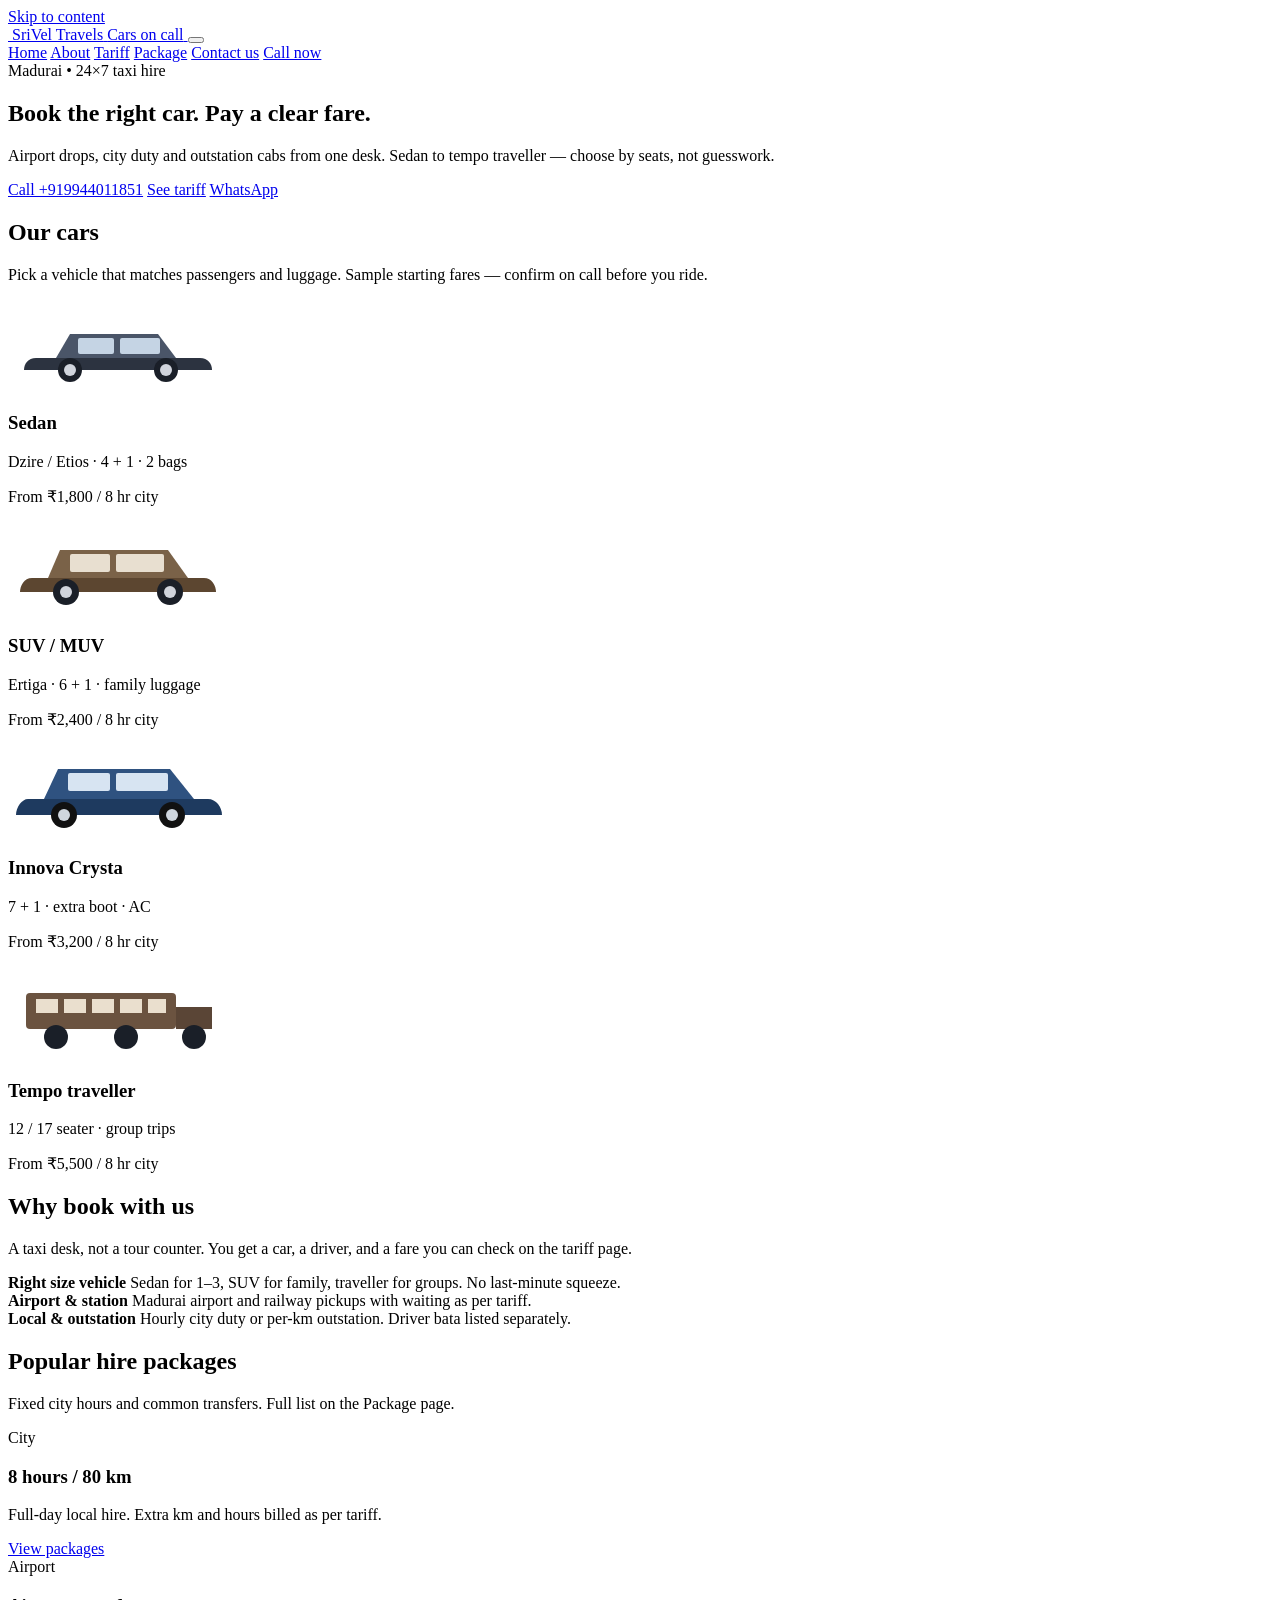
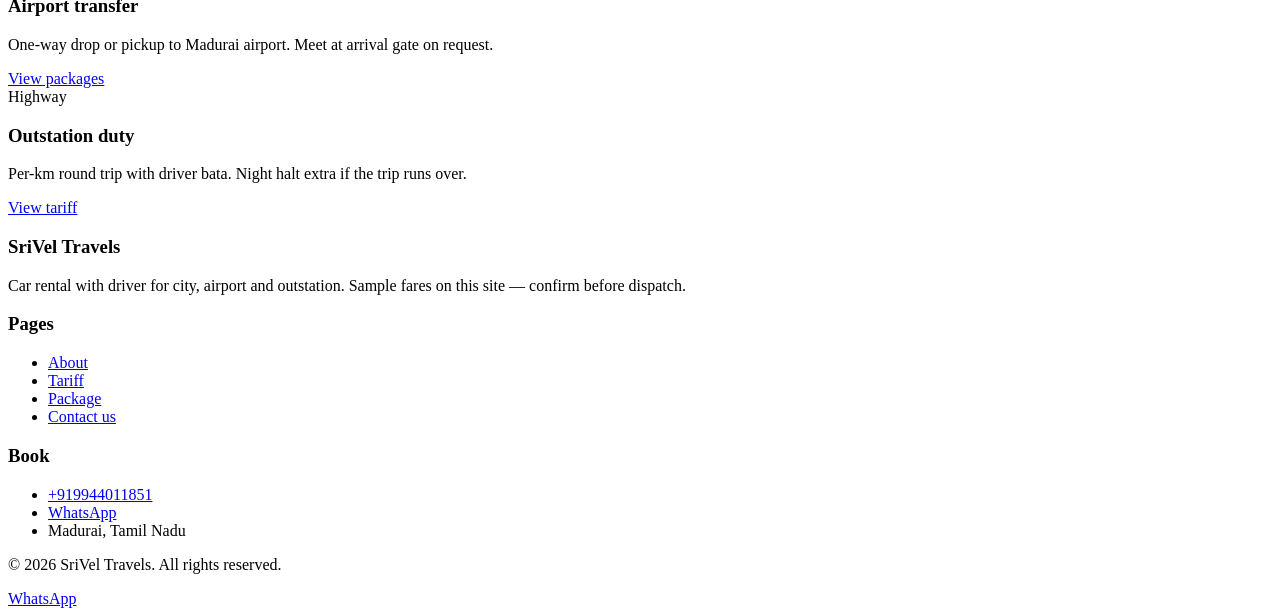
==== index.html @ 805d2256 "Add files via upload initial commit" ====
<!DOCTYPE html>
<html lang="en">
<head>
  <meta charset="UTF-8">
  <meta name="viewport" content="width=device-width, initial-scale=1">
  <title>SriVel Travels | Cars, Airport Pickup &amp; Outstation</title>
  <meta name="description" content="SriVel Travels — sedan, SUV, Innova and tempo traveller for local, airport and outstation trips. Transparent tariff, 24x7 booking.">
  <link rel="icon" href="images/logo.svg" type="image/svg+xml">
  <link rel="preconnect" href="https://fonts.googleapis.com">
  <link rel="preconnect" href="https://fonts.gstatic.com" crossorigin>
  <link href="https://fonts.googleapis.com/css2?family=Barlow+Condensed:wght@600;700&family=Barlow:wght@400;500;600;700&display=swap" rel="stylesheet">
  <link rel="stylesheet" href="css/styles.css">
</head>
<body>
  <a class="skip" href="#main">Skip to content</a>
  <header class="site-header">
    <div class="header-inner">
      <a class="brand" href="index.html">
        <img class="brand-mark" src="images/logo.svg" alt="">
        <span>
          <span class="logo-name">SriVel Travels</span>
          <span class="logo-tag">Cars on call</span>
        </span>
      </a>
      <button class="nav-toggle" type="button" aria-label="Open menu" aria-expanded="false">
        <span></span><span></span><span></span>
      </button>
      <nav class="site-nav" aria-label="Primary">
        <a class="active" href="index.html">Home</a>
        <a href="about.html">About</a>
        <a href="tariff.html">Tariff</a>
        <a href="package.html">Package</a>
        <a href="contact.html">Contact us</a>
        <a class="nav-call" href="tel:+919944011851">Call now</a>
      </nav>
    </div>
  </header>

  <main id="main">
    <section class="hero">
      <div class="hero-inner">
        <span class="kicker">Madurai • 24×7 taxi hire</span>
        <h1>Book the right car. Pay a clear fare.</h1>
        <p class="lead">Airport drops, city duty and outstation cabs from one desk. Sedan to tempo traveller — choose by seats, not guesswork.</p>
        <div class="actions">
          <a class="btn btn-primary" href="tel:+919944011851">Call +919944011851</a>
          <a class="btn btn-ghost" href="tariff.html">See tariff</a>
          <a class="btn btn-ghost" href="https://wa.me/919944011851" target="_blank" rel="noopener">WhatsApp</a>
        </div>
      </div>
    </section>

    <section class="section">
      <div class="wrap">
        <h2>Our cars</h2>
        <p class="section-intro">Pick a vehicle that matches passengers and luggage. Sample starting fares — confirm on call before you ride.</p>
        <div class="grid-4">
          <article class="card">
            <div class="car-art sedan">
              <svg width="220" height="90" viewBox="0 0 220 90" aria-hidden="true">
                <path fill="#2c3340" d="M28 58h164c8 0 12 6 12 12H16c0-6 4-12 12-12z"/>
                <path fill="#4a5568" d="M48 58 62 34h88l18 24H48z"/>
                <rect x="70" y="38" width="36" height="16" rx="2" fill="#c5d4e4"/>
                <rect x="112" y="38" width="40" height="16" rx="2" fill="#c5d4e4"/>
                <circle cx="62" cy="70" r="12" fill="#1a1f28"/><circle cx="62" cy="70" r="6" fill="#d0d4dc"/>
                <circle cx="158" cy="70" r="12" fill="#1a1f28"/><circle cx="158" cy="70" r="6" fill="#d0d4dc"/>
              </svg>
            </div>
            <div class="card-body">
              <h3>Sedan</h3>
              <p class="meta">Dzire / Etios · 4 + 1 · 2 bags</p>
              <p class="price">From ₹1,800 <span>/ 8 hr city</span></p>
            </div>
          </article>
          <article class="card">
            <div class="car-art suv">
              <svg width="220" height="90" viewBox="0 0 220 90" aria-hidden="true">
                <path fill="#5c4630" d="M24 56h172c8 0 12 8 12 14H12c0-6 4-14 12-14z"/>
                <path fill="#7a6248" d="M40 56 52 28h108l20 28H40z"/>
                <rect x="62" y="32" width="40" height="18" rx="2" fill="#e8dfd0"/>
                <rect x="108" y="32" width="48" height="18" rx="2" fill="#e8dfd0"/>
                <circle cx="58" cy="70" r="13" fill="#1a1f28"/><circle cx="58" cy="70" r="6" fill="#d0d4dc"/>
                <circle cx="162" cy="70" r="13" fill="#1a1f28"/><circle cx="162" cy="70" r="6" fill="#d0d4dc"/>
              </svg>
            </div>
            <div class="card-body">
              <h3>SUV / MUV</h3>
              <p class="meta">Ertiga · 6 + 1 · family luggage</p>
              <p class="price">From ₹2,400 <span>/ 8 hr city</span></p>
            </div>
          </article>
          <article class="card">
            <div class="car-art crysta">
              <svg width="220" height="90" viewBox="0 0 220 90" aria-hidden="true">
                <path fill="#1e3a5f" d="M20 54h180c8 0 14 8 14 16H8c0-8 6-16 12-16z"/>
                <path fill="#2f5280" d="M36 54 50 24h112l24 30H36z"/>
                <rect x="60" y="28" width="42" height="18" rx="2" fill="#d7e4f2"/>
                <rect x="108" y="28" width="52" height="18" rx="2" fill="#d7e4f2"/>
                <circle cx="56" cy="70" r="13" fill="#111"/><circle cx="56" cy="70" r="6" fill="#cfd6de"/>
                <circle cx="164" cy="70" r="13" fill="#111"/><circle cx="164" cy="70" r="6" fill="#cfd6de"/>
              </svg>
            </div>
            <div class="card-body">
              <h3>Innova Crysta</h3>
              <p class="meta">7 + 1 · extra boot · AC</p>
              <p class="price">From ₹3,200 <span>/ 8 hr city</span></p>
            </div>
          </article>
          <article class="card">
            <div class="car-art tt">
              <svg width="230" height="90" viewBox="0 0 230 90" aria-hidden="true">
                <rect x="18" y="26" width="150" height="36" rx="4" fill="#6b5340"/>
                <path fill="#5a4536" d="M168 40h36v22H168z"/>
                <rect x="28" y="32" width="22" height="14" fill="#eadfce"/>
                <rect x="56" y="32" width="22" height="14" fill="#eadfce"/>
                <rect x="84" y="32" width="22" height="14" fill="#eadfce"/>
                <rect x="112" y="32" width="22" height="14" fill="#eadfce"/>
                <rect x="140" y="32" width="18" height="14" fill="#eadfce"/>
                <circle cx="48" cy="70" r="12" fill="#1a1f28"/><circle cx="118" cy="70" r="12" fill="#1a1f28"/>
                <circle cx="186" cy="70" r="12" fill="#1a1f28"/>
              </svg>
            </div>
            <div class="card-body">
              <h3>Tempo traveller</h3>
              <p class="meta">12 / 17 seater · group trips</p>
              <p class="price">From ₹5,500 <span>/ 8 hr city</span></p>
            </div>
          </article>
        </div>
      </div>
    </section>

    <section class="section" style="padding-top:0">
      <div class="wrap">
        <h2>Why book with us</h2>
        <p class="section-intro">A taxi desk, not a tour counter. You get a car, a driver, and a fare you can check on the tariff page.</p>
        <div class="grid-3">
          <div class="feature">
            <strong>Right size vehicle</strong>
            Sedan for 1–3, SUV for family, traveller for groups. No last-minute squeeze.
          </div>
          <div class="feature">
            <strong>Airport &amp; station</strong>
            Madurai airport and railway pickups with waiting as per tariff.
          </div>
          <div class="feature">
            <strong>Local &amp; outstation</strong>
            Hourly city duty or per-km outstation. Driver bata listed separately.
          </div>
        </div>
      </div>
    </section>

    <section class="section" style="padding-top:0">
      <div class="wrap">
        <h2>Popular hire packages</h2>
        <p class="section-intro">Fixed city hours and common transfers. Full list on the Package page.</p>
        <div class="grid-3">
          <article class="card pkg">
            <div class="card-body">
              <span class="tag">City</span>
              <h3>8 hours / 80 km</h3>
              <p class="meta">Full-day local hire. Extra km and hours billed as per tariff.</p>
              <a class="btn btn-dark" href="package.html">View packages</a>
            </div>
          </article>
          <article class="card pkg">
            <div class="card-body">
              <span class="tag">Airport</span>
              <h3>Airport transfer</h3>
              <p class="meta">One-way drop or pickup to Madurai airport. Meet at arrival gate on request.</p>
              <a class="btn btn-dark" href="package.html">View packages</a>
            </div>
          </article>
          <article class="card pkg">
            <div class="card-body">
              <span class="tag">Highway</span>
              <h3>Outstation duty</h3>
              <p class="meta">Per-km round trip with driver bata. Night halt extra if the trip runs over.</p>
              <a class="btn btn-dark" href="tariff.html">View tariff</a>
            </div>
          </article>
        </div>
      </div>
    </section>
  </main>

  <footer class="site-footer">
    <div class="footer-grid">
      <div>
        <h3>SriVel Travels</h3>
        <p>Car rental with driver for city, airport and outstation. Sample fares on this site — confirm before dispatch.</p>
      </div>
      <div>
        <h3>Pages</h3>
        <ul>
          <li><a href="about.html">About</a></li>
          <li><a href="tariff.html">Tariff</a></li>
          <li><a href="package.html">Package</a></li>
          <li><a href="contact.html">Contact us</a></li>
        </ul>
      </div>
      <div>
        <h3>Book</h3>
        <ul>
          <li><a href="tel:+919944011851">+919944011851</a></li>
          <li><a href="https://wa.me/919944011851" target="_blank" rel="noopener">WhatsApp</a></li>
          <li>Madurai, Tamil Nadu</li>
        </ul>
      </div>
    </div>
    <p class="copy">© 2026 SriVel Travels. All rights reserved.</p>
  </footer>
  <a class="float-wa" href="https://wa.me/919944011851" target="_blank" rel="noopener">WhatsApp</a>
  <script src="js/main.js"></script>
</body>
</html>
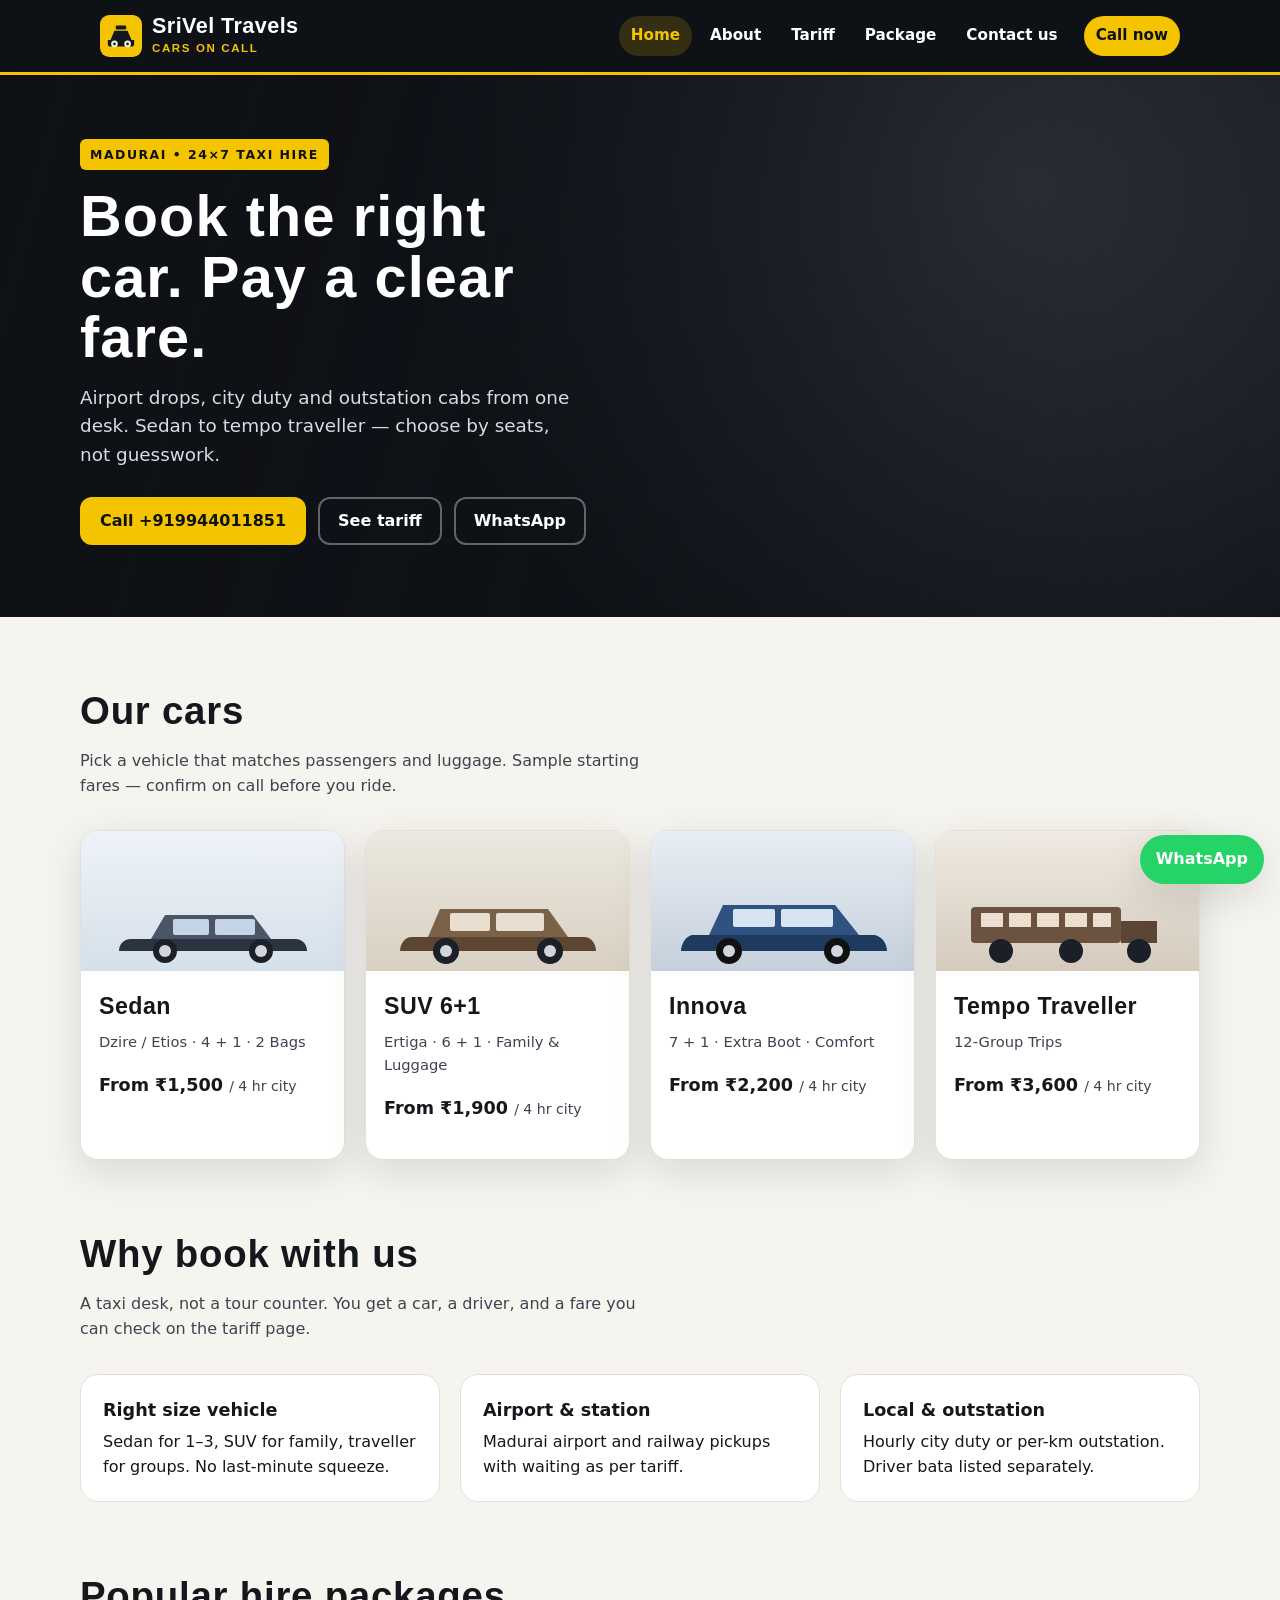
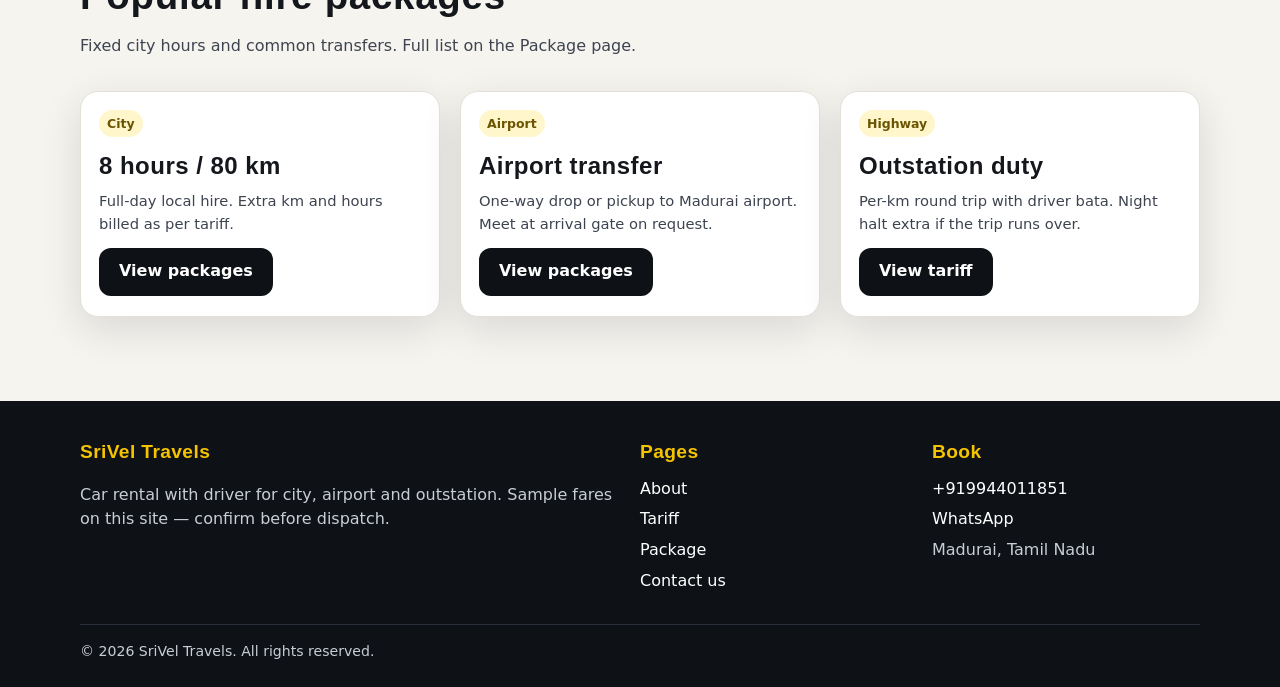
==== commit e9a43a18: "Index file and contact file updated" ====
--- a/index.html
+++ b/index.html
@@ -68,8 +68,8 @@
             </div>
             <div class="card-body">
               <h3>Sedan</h3>
-              <p class="meta">Dzire / Etios · 4 + 1 · 2 bags</p>
-              <p class="price">From ₹1,800 <span>/ 8 hr city</span></p>
+              <p class="meta">Dzire / Etios · 4 + 1 · 2 Bags</p>
+              <p class="price">From ₹1,500 <span>/ 4 hr city</span></p>
             </div>
           </article>
           <article class="card">
@@ -84,9 +84,9 @@
               </svg>
             </div>
             <div class="card-body">
-              <h3>SUV / MUV</h3>
-              <p class="meta">Ertiga · 6 + 1 · family luggage</p>
-              <p class="price">From ₹2,400 <span>/ 8 hr city</span></p>
+              <h3>SUV 6+1</h3>
+              <p class="meta">Ertiga · 6 + 1 · Family & Luggage</p>
+              <p class="price">From ₹1,900 <span>/ 4 hr city</span></p>
             </div>
           </article>
           <article class="card">
@@ -101,9 +101,9 @@
               </svg>
             </div>
             <div class="card-body">
-              <h3>Innova Crysta</h3>
-              <p class="meta">7 + 1 · extra boot · AC</p>
-              <p class="price">From ₹3,200 <span>/ 8 hr city</span></p>
+              <h3>Innova</h3>
+              <p class="meta">7 + 1 · Extra Boot · Comfort</p>
+              <p class="price">From ₹2,200 <span>/ 4 hr city</span></p>
             </div>
           </article>
           <article class="card">
@@ -121,9 +121,9 @@
               </svg>
             </div>
             <div class="card-body">
-              <h3>Tempo traveller</h3>
-              <p class="meta">12 / 17 seater · group trips</p>
-              <p class="price">From ₹5,500 <span>/ 8 hr city</span></p>
+              <h3>Tempo Traveller</h3>
+              <p class="meta">12-Group Trips</p>
+              <p class="price">From ₹3,600 <span>/ 4 hr city</span></p>
             </div>
           </article>
         </div>
--- a/css/styles.css
+++ b/css/styles.css
@@ -0,0 +1,626 @@
+:root {
+  --ink: #14171c;
+  --ink-soft: #3d4450;
+  --paper: #f6f4ef;
+  --white: #ffffff;
+  --line: #e4e0d8;
+  --taxi: #f5c400;
+  --taxi-deep: #c99a00;
+  --night: #0e1116;
+  --night-2: #1a1f28;
+  --ok: #1f7a45;
+  --shadow: 0 12px 40px rgba(14, 17, 22, 0.12);
+  --radius: 18px;
+  --max: 1120px;
+  --header-h: 72px;
+}
+
+*,
+*::before,
+*::after {
+  box-sizing: border-box;
+}
+
+html {
+  scroll-behavior: smooth;
+}
+
+body {
+  margin: 0;
+  font-family: "Barlow", system-ui, sans-serif;
+  color: var(--ink);
+  background: var(--paper);
+  line-height: 1.55;
+}
+
+img {
+  max-width: 100%;
+  display: block;
+}
+
+a {
+  color: inherit;
+}
+
+h1,
+h2,
+h3,
+.logo-name {
+  font-family: "Barlow Condensed", "Barlow", sans-serif;
+  letter-spacing: 0.02em;
+}
+
+.skip {
+  position: absolute;
+  left: -999px;
+  top: 0;
+}
+
+.skip:focus {
+  left: 12px;
+  z-index: 80;
+  background: var(--taxi);
+  padding: 8px 12px;
+}
+
+.site-header {
+  position: sticky;
+  top: 0;
+  z-index: 50;
+  background: var(--night);
+  color: var(--white);
+  border-bottom: 3px solid var(--taxi);
+}
+
+.header-inner {
+  max-width: var(--max);
+  margin: 0 auto;
+  min-height: var(--header-h);
+  padding: 0 20px;
+  display: flex;
+  align-items: center;
+  justify-content: space-between;
+  gap: 16px;
+}
+
+.brand {
+  display: flex;
+  align-items: center;
+  gap: 10px;
+  text-decoration: none;
+}
+
+.brand-mark {
+  width: 42px;
+  height: 42px;
+  flex-shrink: 0;
+}
+
+.logo-name {
+  font-size: 1.35rem;
+  font-weight: 700;
+  line-height: 1.1;
+}
+
+.logo-tag {
+  display: block;
+  font-family: "Barlow", sans-serif;
+  font-size: 0.72rem;
+  letter-spacing: 0.14em;
+  text-transform: uppercase;
+  color: var(--taxi);
+  font-weight: 600;
+}
+
+.nav-toggle {
+  display: none;
+  background: transparent;
+  border: 1px solid rgba(255, 255, 255, 0.2);
+  color: var(--white);
+  width: 44px;
+  height: 44px;
+  border-radius: 10px;
+  cursor: pointer;
+}
+
+.nav-toggle span {
+  display: block;
+  width: 18px;
+  height: 2px;
+  background: var(--white);
+  margin: 4px auto;
+}
+
+.site-nav {
+  display: flex;
+  align-items: center;
+  gap: 6px;
+}
+
+.site-nav a {
+  text-decoration: none;
+  padding: 8px 12px;
+  border-radius: 999px;
+  font-weight: 600;
+  font-size: 0.95rem;
+}
+
+.site-nav a:hover,
+.site-nav a.active {
+  background: rgba(245, 196, 0, 0.16);
+  color: var(--taxi);
+}
+
+.nav-call {
+  background: var(--taxi) !important;
+  color: var(--night) !important;
+  margin-left: 8px;
+}
+
+.hero {
+  background:
+    linear-gradient(105deg, rgba(14, 17, 22, 0.92) 0%, rgba(14, 17, 22, 0.55) 52%, rgba(14, 17, 22, 0.25) 100%),
+    radial-gradient(circle at 80% 20%, #3a3f4a 0%, var(--night) 55%);
+  color: var(--white);
+  padding: 64px 20px 72px;
+}
+
+.hero-inner,
+.wrap {
+  max-width: var(--max);
+  margin: 0 auto;
+}
+
+.kicker {
+  display: inline-block;
+  background: var(--taxi);
+  color: var(--night);
+  font-weight: 700;
+  font-size: 0.78rem;
+  letter-spacing: 0.12em;
+  text-transform: uppercase;
+  padding: 6px 10px;
+  border-radius: 6px;
+  margin-bottom: 16px;
+}
+
+.hero h1 {
+  font-size: clamp(2.2rem, 5vw, 3.6rem);
+  line-height: 1.05;
+  margin: 0 0 16px;
+  max-width: 16ch;
+}
+
+.hero p.lead {
+  font-size: 1.15rem;
+  max-width: 42ch;
+  color: #d8dbe2;
+  margin: 0 0 28px;
+}
+
+.actions {
+  display: flex;
+  flex-wrap: wrap;
+  gap: 12px;
+}
+
+.btn {
+  display: inline-flex;
+  align-items: center;
+  justify-content: center;
+  min-height: 48px;
+  padding: 0 18px;
+  border-radius: 12px;
+  text-decoration: none;
+  font-weight: 700;
+  border: 2px solid transparent;
+  cursor: pointer;
+  font-family: inherit;
+  font-size: 1rem;
+}
+
+.btn-primary {
+  background: var(--taxi);
+  color: var(--night);
+}
+
+.btn-ghost {
+  background: transparent;
+  border-color: rgba(255, 255, 255, 0.35);
+  color: var(--white);
+}
+
+.btn-dark {
+  background: var(--night);
+  color: var(--white);
+}
+
+.btn-outline {
+  background: var(--white);
+  border-color: var(--ink);
+  color: var(--ink);
+}
+
+.section {
+  padding: 64px 20px;
+}
+
+.section h2 {
+  font-size: clamp(1.8rem, 3vw, 2.4rem);
+  margin: 0 0 8px;
+}
+
+.section-intro {
+  color: var(--ink-soft);
+  margin: 0 0 32px;
+  max-width: 56ch;
+}
+
+.grid-4,
+.grid-3,
+.grid-2 {
+  display: grid;
+  gap: 20px;
+}
+
+.grid-4 {
+  grid-template-columns: repeat(4, 1fr);
+}
+
+.grid-3 {
+  grid-template-columns: repeat(3, 1fr);
+}
+
+.grid-2 {
+  grid-template-columns: repeat(2, 1fr);
+}
+
+.card {
+  background: var(--white);
+  border: 1px solid var(--line);
+  border-radius: var(--radius);
+  overflow: hidden;
+  box-shadow: var(--shadow);
+}
+
+.card-body {
+  padding: 18px 18px 20px;
+}
+
+.car-art {
+  height: 140px;
+  display: flex;
+  align-items: flex-end;
+  justify-content: center;
+  padding: 16px 12px 0;
+}
+
+.car-art.sedan { background: linear-gradient(#eef3f8, #d5e0ea); }
+.car-art.suv { background: linear-gradient(#ece8df, #d8d0c2); }
+.car-art.crysta { background: linear-gradient(#e8eef4, #c5d0dc); }
+.car-art.tt { background: linear-gradient(#efeae2, #d4cbbd); }
+
+.card h3 {
+  margin: 0 0 6px;
+  font-size: 1.45rem;
+}
+
+.meta {
+  color: var(--ink-soft);
+  font-size: 0.92rem;
+  margin: 0 0 12px;
+}
+
+.price {
+  font-weight: 700;
+  font-size: 1.1rem;
+}
+
+.price span {
+  color: var(--ink-soft);
+  font-weight: 500;
+  font-size: 0.88rem;
+}
+
+.feature {
+  padding: 22px;
+  background: var(--white);
+  border-radius: var(--radius);
+  border: 1px solid var(--line);
+}
+
+.feature strong {
+  display: block;
+  font-size: 1.1rem;
+  margin-bottom: 6px;
+}
+
+.page-hero {
+  background: var(--night);
+  color: var(--white);
+  padding: 40px 20px 36px;
+  border-bottom: 3px solid var(--taxi);
+}
+
+.page-hero h1 {
+  margin: 0 0 8px;
+  font-size: clamp(2rem, 4vw, 2.8rem);
+}
+
+.page-hero p {
+  margin: 0;
+  color: #c9ced6;
+  max-width: 60ch;
+}
+
+.table-wrap {
+  overflow-x: auto;
+  background: var(--white);
+  border-radius: var(--radius);
+  border: 1px solid var(--line);
+}
+
+table {
+  width: 100%;
+  border-collapse: collapse;
+  min-width: 640px;
+}
+
+th,
+td {
+  text-align: left;
+  padding: 14px 16px;
+  border-bottom: 1px solid var(--line);
+}
+
+th {
+  background: var(--night);
+  color: var(--white);
+  font-weight: 600;
+}
+
+tr:last-child td {
+  border-bottom: 0;
+}
+
+.note {
+  margin-top: 16px;
+  color: var(--ink-soft);
+  font-size: 0.95rem;
+}
+
+.pkg {
+  padding: 0;
+}
+
+.pkg .card-body h3 {
+  font-size: 1.5rem;
+}
+
+.tag {
+  display: inline-block;
+  background: #fff6cc;
+  color: #6b5400;
+  font-size: 0.78rem;
+  font-weight: 700;
+  padding: 4px 8px;
+  border-radius: 999px;
+  margin-bottom: 10px;
+}
+
+.contact-grid {
+  display: grid;
+  grid-template-columns: 1fr 1.2fr;
+  gap: 24px;
+}
+
+.contact-card,
+form {
+  background: var(--white);
+  border: 1px solid var(--line);
+  border-radius: var(--radius);
+  padding: 24px;
+}
+
+.contact-card a {
+  color: var(--ink);
+  font-weight: 700;
+}
+
+label {
+  display: block;
+  font-weight: 600;
+  margin: 12px 0 6px;
+}
+
+input,
+select,
+textarea {
+  width: 100%;
+  min-height: 46px;
+  border: 1px solid var(--line);
+  border-radius: 10px;
+  padding: 10px 12px;
+  font: inherit;
+  background: #fbfaf7;
+}
+
+textarea {
+  min-height: 110px;
+  resize: vertical;
+}
+
+.form-row {
+  display: grid;
+  grid-template-columns: 1fr 1fr;
+  gap: 12px;
+}
+
+.site-footer {
+  background: var(--night);
+  color: #c9ced6;
+  padding: 36px 20px 24px;
+  margin-top: 20px;
+}
+
+.footer-grid {
+  max-width: var(--max);
+  margin: 0 auto;
+  display: grid;
+  grid-template-columns: 2fr 1fr 1fr;
+  gap: 24px;
+}
+
+.site-footer a {
+  color: var(--white);
+  text-decoration: none;
+}
+
+.site-footer h3 {
+  color: var(--taxi);
+  margin: 0 0 10px;
+  font-size: 1.2rem;
+}
+
+.site-footer ul {
+  list-style: none;
+  margin: 0;
+  padding: 0;
+}
+
+.site-footer li {
+  margin: 6px 0;
+}
+
+.copy {
+  max-width: var(--max);
+  margin: 24px auto 0;
+  padding-top: 16px;
+  border-top: 1px solid #2a303a;
+  font-size: 0.88rem;
+}
+
+.float-wa {
+  position: fixed;
+  right: 16px;
+  bottom: 16px;
+  z-index: 40;
+  background: #25d366;
+  color: #fff;
+  text-decoration: none;
+  font-weight: 700;
+  padding: 12px 16px;
+  border-radius: 999px;
+  box-shadow: var(--shadow);
+  min-height: 48px;
+  display: inline-flex;
+  align-items: center;
+}
+
+.about-split {
+  display: grid;
+  grid-template-columns: 1.1fr 0.9fr;
+  gap: 28px;
+  align-items: start;
+}
+
+.panel {
+  background: var(--white);
+  border-radius: var(--radius);
+  padding: 24px;
+  border: 1px solid var(--line);
+}
+
+@media (max-width: 960px) {
+  .grid-4 {
+    grid-template-columns: repeat(2, 1fr);
+  }
+
+  .grid-3,
+  .contact-grid,
+  .about-split,
+  .footer-grid {
+    grid-template-columns: 1fr 1fr;
+  }
+}
+
+@media (max-width: 768px) {
+  .nav-toggle {
+    display: inline-block;
+  }
+
+  .site-nav {
+    display: none;
+    position: absolute;
+    left: 0;
+    right: 0;
+    top: 100%;
+    background: var(--night-2);
+    flex-direction: column;
+    align-items: stretch;
+    padding: 12px;
+    border-bottom: 3px solid var(--taxi);
+  }
+
+  .site-nav.open {
+    display: flex;
+  }
+
+  .site-nav a {
+    padding: 12px 14px;
+  }
+
+  .nav-call {
+    margin-left: 0;
+    text-align: center;
+  }
+
+  .grid-4,
+  .grid-3,
+  .grid-2,
+  .contact-grid,
+  .about-split,
+  .footer-grid,
+  .form-row {
+    grid-template-columns: 1fr;
+  }
+
+  .hero {
+    padding: 40px 20px 48px;
+  }
+
+  table {
+    min-width: 0;
+  }
+
+  .table-cards thead {
+    display: none;
+  }
+
+  .table-cards,
+  .table-cards tbody,
+  .table-cards tr,
+  .table-cards td {
+    display: block;
+    width: 100%;
+  }
+
+  .table-cards tr {
+    padding: 12px 0;
+    border-bottom: 1px solid var(--line);
+  }
+
+  .table-cards td {
+    padding: 6px 16px;
+  }
+
+  .table-cards td::before {
+    content: attr(data-label);
+    display: block;
+    font-size: 0.75rem;
+    text-transform: uppercase;
+    letter-spacing: 0.06em;
+    color: var(--ink-soft);
+    font-weight: 700;
+  }
+}
